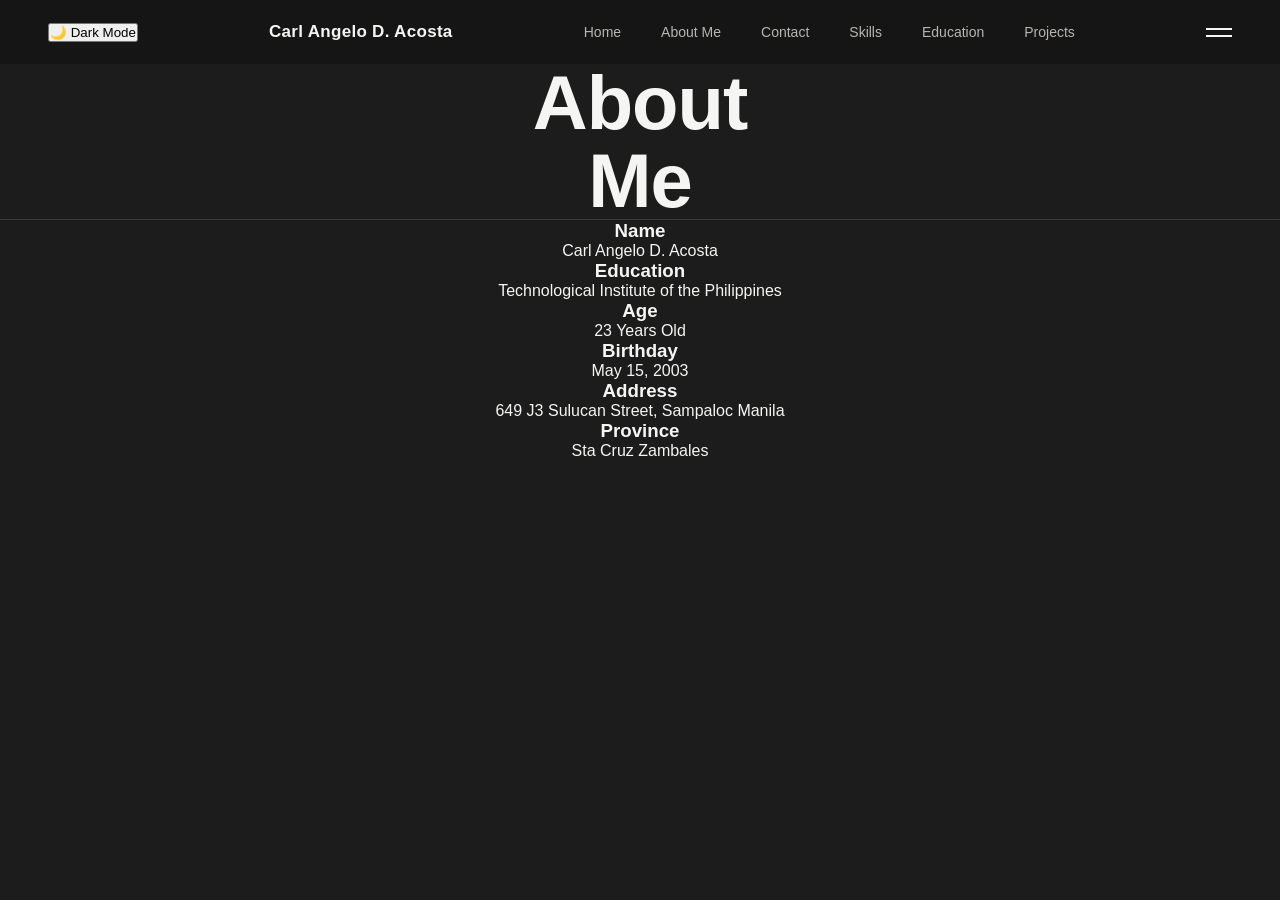
==== aboutme.html @ 186ce5de "Update aboutme.html" ====
<!DOCTYPE html>
<html lang="en">

<head>
    <meta charset="UTF-8">
    <meta name="viewport" content="width=device-width, initial-scale=1.0">
    <title>About Me</title>
    <link rel="stylesheet" href="style.css">
     <script src="theme.js" defer></script>
</head>
 
<body>
    <div class="page">
        <nav>
            <button id="theme-toggle">🌙 Dark Mode</button>
            <div class="logo">Carl Angelo D. Acosta</div>
            <ul class="nav-links">
                <li><a href="index.html">Home</a></li>
                <li><a href="aboutme.html" class="active">About Me</a></li>
                <li><a href="contact.html">Contact</a></li>
                <li><a href="skills.html">Skills</a></li>
                <li><a href="education.html">Education</a></li>
                <li><a href="projects.html">Projects</a></li>
            </ul>
            <div class="menu-icon"><span></span><span></span></div>
        </nav>

        <section class="about no-image"></section>

            <div class="about-content">
                <h1 style="text-align: center;">About<br>Me</h1>
                <div class="top-line-wrap">
                    <div class="rule"></div>
                </div>

                <div class="about-details">
                    <div class="detail-block">
                        <h3 style="text-align: center;">Name</h3>
                        <p style="text-align: center;">Carl Angelo D. Acosta</p>
                        <h3 style="text-align: center;">Education</h3>
                        <p style="text-align: center;">Technological Institute of the Philippines</p>
                        <h3 style="text-align: center;">Age</h3>
                        <p style="text-align: center;">23 Years Old</p>
                        <div class="detail-block"> </div>
                            <h3 style="text-align: center;">Birthday</h3>
                            <p style="text-align: center;">May 15, 2003</p>
                            <div class="detail-block">
                                <h3 style="text-align: center;">Address</h3>
                                <p style="text-align: center;">649 J3 Sulucan Street, Sampaloc Manila</p>
                                <h3 style="text-align: center;">Province</h3>
                                <p style="text-align: center;">Sta Cruz Zambales</p>
                            </div>
        </section>
    </div>
</body>

</html>
---- style.css ----
:root{
  --bg-dark:#1c1c1c;
  --bg-darker:#151515;
  --text-light:#f5f5f3;
  --text-dim:#b8b6b2;
  --divider:#3a3a3a;
}
*{margin:0;padding:0;box-sizing:border-box;}
body{
  font-family:'Inter', sans-serif;
  background:var(--bg-dark);
  color:var(--text-light);
}
.page{
  display:flex;
  flex-direction:column;
  min-height:100vh;
}
nav{
  display:flex;
  align-items:center;
  justify-content:space-between;
  padding:22px 48px;
  background:var(--bg-darker);
}
.logo{
  font-family:'Poppins', sans-serif;
  font-weight:700;
  font-size:17px;
  letter-spacing:0.3px;
}
.nav-links{
  display:flex;
  gap:40px;
  list-style:none;
}
.nav-links a{
  color:var(--text-dim);
  text-decoration:none;
  font-size:14px;
  font-weight:500;
  transition:color 0.25s ease;
}
.nav-links a:hover{ color:var(--text-light); }
.menu-icon{
  display:flex;
  flex-direction:column;
  gap:5px;
  cursor:pointer;
}
.menu-icon span{
  width:26px;
  height:2px;
  background:var(--text-light);
  display:block;
}
.hero{
  display:grid;
  grid-template-columns:40% 60%;
  flex:1;
  position:relative;
}
.hero-image{
  position:relative;
  background: url('Carl.jpg');
  background-size: cover;
  background-position: center;
  filter:grayscale(1);
  min-height:420px;
}
.hero-image::after{
  content:"";
  position:absolute;
  inset:0;
  background:repeating-linear-gradient(115deg, rgba(255,255,255,0.03) 0px, rgba(255,255,255,0.03) 2px, transparent 2px, transparent 6px);
}

.hero-content{
  display:flex;
  flex-direction:column;
  justify-content:center;
  padding:0 60px;
  position:relative;
}
.title-row{
  display:flex;
  align-items:center;
  gap:40px;
}
h1{
  font-family:'Poppins', sans-serif;
  font-weight:800;
  font-size:76px;
  line-height:1.02;
  letter-spacing:-1px;
}
.title-rule{
  flex:1;
  height:1px;
  background:var(--divider);
  margin-top:10px;
  display:none;
}
.top-line-wrap{
  display:flex;
  align-items:center;
  gap:30px;
}
.top-line-wrap .rule{
  flex:1;
  height:1px;
  background:var(--divider);
}

.lede{
  color:var(--text-dim);
  font-size:14.5px;
  line-height:1.7;
  max-width:440px;
  margin-top:28px;
}

.cta-row{
  display:flex;
  align-items:center;
  gap:36px;
  margin-top:36px;
}
.btn-explore{
  background:var(--text-light);
  color:#1c1c1c;
  border:none;
  padding:16px 34px;
  font-weight:600;
  font-size:14px;
  letter-spacing:0.2px;
  cursor:pointer;
  transition:transform 0.2s ease, background 0.2s ease;
}
.btn-explore:hover{
  transform:translateY(-2px);
  background:#e4e2de;
}
.play-video{
  display:flex;
  align-items:center;
  gap:12px;
  color:var(--text-light);
  font-size:14px;
  font-weight:500;
  text-decoration:none;
}
.play-icon{
  width:38px;
  height:38px;
  border-radius:50%;
  border:1.5px solid var(--text-light);
  display:flex;
  align-items:center;
  justify-content:center;
  transition:background 0.25s ease, color 0.25s ease;
}
.play-video:hover .play-icon{
  background:var(--text-light);
  color:#1c1c1c;
}
.play-icon svg{ width:12px; height:12px; }
.page-footer{
  position:absolute;
  bottom:22px;
  right:48px;
  font-size:13px;
  font-weight:600;
  color:var(--text-light);
  letter-spacing:0.5px;
}
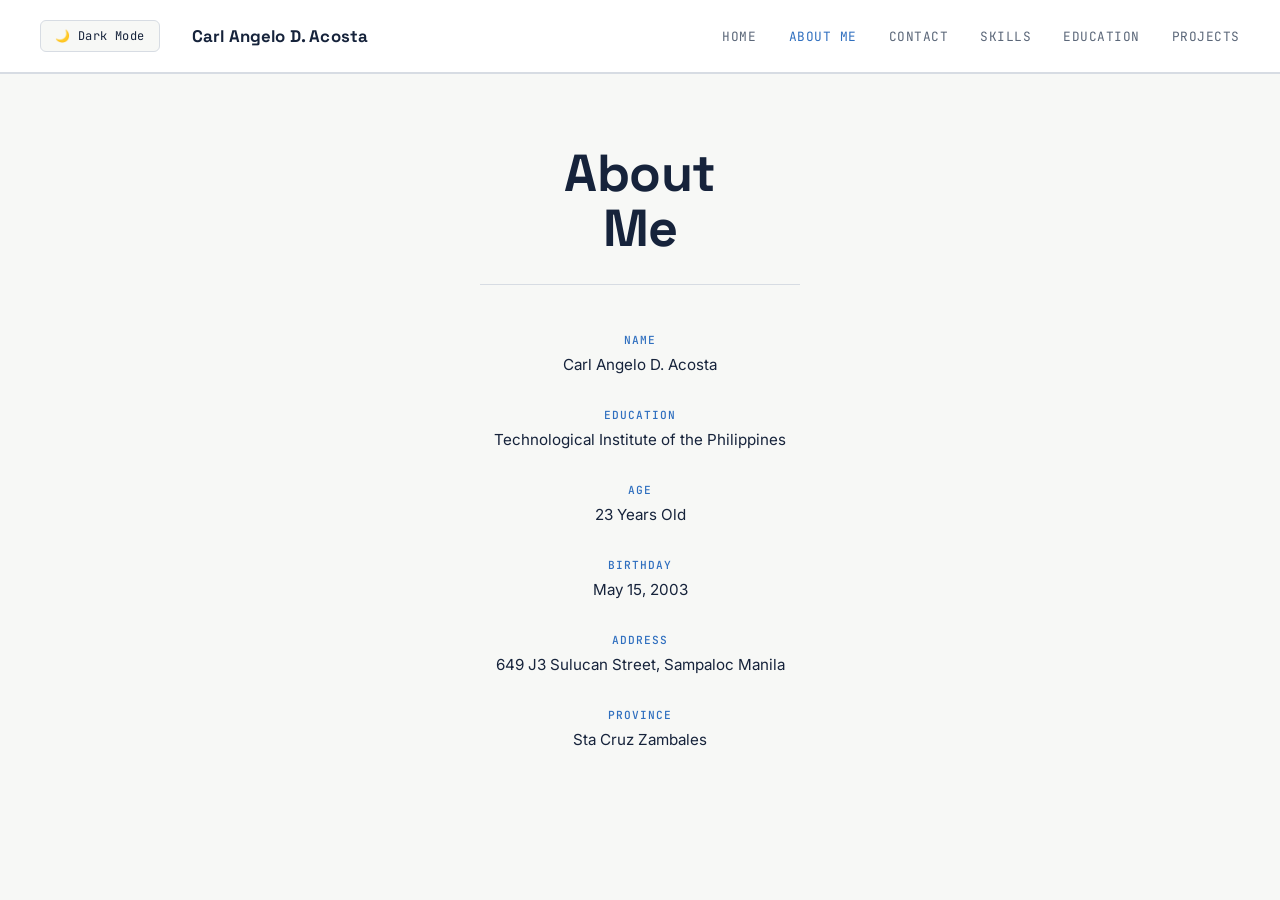
==== commit 6282fe2d: "Fix HTML formatting and remove excess lines" ====
--- a/aboutme.html
+++ b/aboutme.html
@@ -6,9 +6,9 @@
     <meta name="viewport" content="width=device-width, initial-scale=1.0">
     <title>About Me</title>
     <link rel="stylesheet" href="style.css">
-     <script src="theme.js" defer></script>
+    <script src="theme.js" defer></script>
 </head>
- 
+
 <body>
     <div class="page">
         <nav>
@@ -27,31 +27,28 @@
 
         <section class="about no-image"></section>
 
-            <div class="about-content">
-                <h1 style="text-align: center;">About<br>Me</h1>
-                <div class="top-line-wrap">
-                    <div class="rule"></div>
+        <div class="about-content">
+            <h1 style="text-align: center;">About<br>Me</h1>
+            <div class="top-line-wrap">
+                <div class="rule"></div>
+            </div>
+
+            <div class="about-details">
+                <div class="detail-block">
+                    <h3 style="text-align: center;">Name</h3>
+                    <p style="text-align: center;">Carl Angelo D. Acosta</p>
+                    <h3 style="text-align: center;">Education</h3>
+                    <p style="text-align: center;">Technological Institute of the Philippines</p>
+                    <h3 style="text-align: center;">Age</h3>
+                    <p style="text-align: center;">23 Years Old</p>
+                    <div class="detail-block"> </div>
+                    <h3 style="text-align: center;">Birthday</h3>
+                    <p style="text-align: center;">May 15, 2003</p>
+                    <h3 style="text-align: center;">Address</h3>
+                    <p style="text-align: center;">649 J3 Sulucan Street, Sampaloc Manila</p>
+                    <h3 style="text-align: center;">Province</h3>
+                    <p style="text-align: center;">Sta Cruz Zambales</p>
                 </div>
-
-                <div class="about-details">
-                    <div class="detail-block">
-                        <h3 style="text-align: center;">Name</h3>
-                        <p style="text-align: center;">Carl Angelo D. Acosta</p>
-                        <h3 style="text-align: center;">Education</h3>
-                        <p style="text-align: center;">Technological Institute of the Philippines</p>
-                        <h3 style="text-align: center;">Age</h3>
-                        <p style="text-align: center;">23 Years Old</p>
-                        <div class="detail-block"> </div>
-                            <h3 style="text-align: center;">Birthday</h3>
-                            <p style="text-align: center;">May 15, 2003</p>
-                            <div class="detail-block">
-                                <h3 style="text-align: center;">Address</h3>
-                                <p style="text-align: center;">649 J3 Sulucan Street, Sampaloc Manila</p>
-                                <h3 style="text-align: center;">Province</h3>
-                                <p style="text-align: center;">Sta Cruz Zambales</p>
-                            </div>
-        </section>
-    </div>
 </body>
 
 </html>
--- a/style.css
+++ b/style.css
@@ -1,176 +1,336 @@
-:root{
-  --bg-dark:#1c1c1c;
-  --bg-darker:#151515;
-  --text-light:#f5f5f3;
-  --text-dim:#b8b6b2;
-  --divider:#3a3a3a;
-}
-*{margin:0;padding:0;box-sizing:border-box;}
-body{
-  font-family:'Inter', sans-serif;
-  background:var(--bg-dark);
-  color:var(--text-light);
-}
-.page{
-  display:flex;
-  flex-direction:column;
-  min-height:100vh;
-}
-nav{
-  display:flex;
-  align-items:center;
-  justify-content:space-between;
-  padding:22px 48px;
-  background:var(--bg-darker);
-}
-.logo{
-  font-family:'Poppins', sans-serif;
-  font-weight:700;
-  font-size:17px;
-  letter-spacing:0.3px;
-}
-.nav-links{
-  display:flex;
-  gap:40px;
-  list-style:none;
-}
-.nav-links a{
-  color:var(--text-dim);
-  text-decoration:none;
-  font-size:14px;
-  font-weight:500;
-  transition:color 0.25s ease;
-}
-.nav-links a:hover{ color:var(--text-light); }
-.menu-icon{
-  display:flex;
-  flex-direction:column;
-  gap:5px;
-  cursor:pointer;
-}
-.menu-icon span{
-  width:26px;
-  height:2px;
-  background:var(--text-light);
-  display:block;
-}
-.hero{
-  display:grid;
-  grid-template-columns:40% 60%;
-  flex:1;
-  position:relative;
-}
-.hero-image{
-  position:relative;
-  background: url('Carl.jpg');
+@import url('https://fonts.googleapis.com/css2?family=Space+Grotesk:wght@500;600;700&family=Inter:wght@400;500;600&family=JetBrains+Mono:wght@400;500&display=swap');
+
+:root {
+  --bg: #f7f8f6;
+  --surface: #ffffff;
+  --ink: #16233b;
+  --muted: #5b6779;
+  --accent: #2f6fbf;
+  --accent-ink: #ffffff;
+  --line: #d7dce3;
+
+  --font-display: "Space Grotesk", sans-serif;
+  --font-body: "Inter", sans-serif;
+  --font-mono: "JetBrains Mono", monospace;
+
+  --transition-theme: background-color 0.35s ease, color 0.35s ease,
+    border-color 0.35s ease, box-shadow 0.35s ease;
+}
+
+html[data-theme="dark"] {
+  --bg: #0a0f1a;
+  --surface: #101827;
+  --ink: #e7ecf3;
+  --muted: #8b96a8;
+  --accent: #5aa9e6;
+  --accent-ink: #071019;
+  --line: #22304a;
+}
+
+* {
+  box-sizing: border-box;
+}
+
+html {
+  scroll-behavior: smooth;
+}
+
+body {
+  margin: 0;
+  background-color: var(--bg);
+  color: var(--ink);
+  font-family: var(--font-body);
+  transition: var(--transition-theme);
+  -webkit-font-smoothing: antialiased;
+}
+
+.page {
+  min-height: 100vh;
+  transition: var(--transition-theme);
+}
+
+a {
+  color: inherit;
+  text-decoration: none;
+}
+
+
+nav {
+  display: flex;
+  align-items: center;
+  gap: 2rem;
+  padding: 1.25rem 2.5rem;
+  border-bottom: 1px solid var(--line);
+  background-color: var(--surface);
+  transition: var(--transition-theme);
+  position: relative;
+}
+
+.logo {
+  font-family: var(--font-display);
+  font-weight: 700;
+  font-size: 1.05rem;
+  letter-spacing: 0.01em;
+  margin-right: auto;
+}
+
+.nav-links {
+  display: flex;
+  gap: 2rem;
+  list-style: none;
+  margin: 0;
+  padding: 0;
+  font-family: var(--font-mono);
+  font-size: 0.8rem;
+  letter-spacing: 0.04em;
+  text-transform: uppercase;
+}
+
+.nav-links a {
+  color: var(--muted);
+  padding-bottom: 4px;
+  transition: color 0.2s ease;
+}
+
+.nav-links a:hover,
+.nav-links a.active {
+  color: var(--accent);
+}
+
+.menu-icon {
+  display: none;
+  flex-direction: column;
+  gap: 5px;
+  cursor: pointer;
+}
+
+.menu-icon span {
+  width: 22px;
+  height: 2px;
+  background: var(--ink);
+  border-radius: 2px;
+}
+
+#theme-toggle {
+  font-family: var(--font-mono);
+  font-size: 0.75rem;
+  letter-spacing: 0.03em;
+  display: inline-flex;
+  align-items: center;
+  gap: 0.5rem;
+  padding: 0.45rem 0.9rem;
+  border: 1px solid var(--line);
+  border-radius: 6px;
+  background: var(--bg);
+  color: var(--ink);
+  cursor: pointer;
+  transition: var(--transition-theme);
+}
+
+#theme-toggle:hover {
+  border-color: var(--accent);
+}
+
+#theme-toggle:focus-visible,
+.nav-links a:focus-visible,
+.menu-icon:focus-visible {
+  outline: 2px solid var(--accent);
+  outline-offset: 3px;
+}
+
+.hero {
+  display: grid;
+  grid-template-columns: 1fr 1fr;
+  align-items: center;
+  gap: 3rem;
+  padding: 5rem 2.5rem;
+  max-width: 1200px;
+  margin: 0 auto;
+}
+
+.hero-image {
+  order: 2;
+  aspect-ratio: 4 / 5;
+  border: 1px solid var(--line);
+  border-radius: 4px;
+  background-color: var(--surface);
+  background-image: url("Carl.jpg");
   background-size: cover;
   background-position: center;
-  filter:grayscale(1);
-  min-height:420px;
-}
-.hero-image::after{
-  content:"";
-  position:absolute;
-  inset:0;
-  background:repeating-linear-gradient(115deg, rgba(255,255,255,0.03) 0px, rgba(255,255,255,0.03) 2px, transparent 2px, transparent 6px);
-}
-
-.hero-content{
-  display:flex;
-  flex-direction:column;
-  justify-content:center;
-  padding:0 60px;
-  position:relative;
-}
-.title-row{
-  display:flex;
-  align-items:center;
-  gap:40px;
-}
-h1{
-  font-family:'Poppins', sans-serif;
-  font-weight:800;
-  font-size:76px;
-  line-height:1.02;
-  letter-spacing:-1px;
-}
-.title-rule{
-  flex:1;
-  height:1px;
-  background:var(--divider);
-  margin-top:10px;
-  display:none;
-}
-.top-line-wrap{
-  display:flex;
-  align-items:center;
-  gap:30px;
-}
-.top-line-wrap .rule{
-  flex:1;
-  height:1px;
-  background:var(--divider);
-}
-
-.lede{
-  color:var(--text-dim);
-  font-size:14.5px;
-  line-height:1.7;
-  max-width:440px;
-  margin-top:28px;
-}
-
-.cta-row{
-  display:flex;
-  align-items:center;
-  gap:36px;
-  margin-top:36px;
-}
-.btn-explore{
-  background:var(--text-light);
-  color:#1c1c1c;
-  border:none;
-  padding:16px 34px;
-  font-weight:600;
-  font-size:14px;
-  letter-spacing:0.2px;
-  cursor:pointer;
-  transition:transform 0.2s ease, background 0.2s ease;
-}
-.btn-explore:hover{
-  transform:translateY(-2px);
-  background:#e4e2de;
-}
-.play-video{
-  display:flex;
-  align-items:center;
-  gap:12px;
-  color:var(--text-light);
-  font-size:14px;
-  font-weight:500;
-  text-decoration:none;
-}
-.play-icon{
-  width:38px;
-  height:38px;
-  border-radius:50%;
-  border:1.5px solid var(--text-light);
-  display:flex;
-  align-items:center;
-  justify-content:center;
-  transition:background 0.25s ease, color 0.25s ease;
-}
-.play-video:hover .play-icon{
-  background:var(--text-light);
-  color:#1c1c1c;
-}
-.play-icon svg{ width:12px; height:12px; }
-.page-footer{
-  position:absolute;
-  bottom:22px;
-  right:48px;
-  font-size:13px;
-  font-weight:600;
-  color:var(--text-light);
-  letter-spacing:0.5px;
-}+  transition: var(--transition-theme);
+}
+
+.hero-content {
+  order: 1;
+}
+
+.hero-content h1 {
+  font-family: var(--font-display);
+  font-weight: 700;
+  font-size: clamp(2.75rem, 6vw, 4.5rem);
+  line-height: 1.02;
+  margin: 0 0 1.75rem;
+  letter-spacing: -0.01em;
+}
+
+.top-line-wrap {
+  margin-bottom: 1.75rem;
+}
+
+.rule {
+  height: 1px;
+  width: 100%;
+  max-width: 320px;
+  background: var(--line);
+}
+
+.hero-content p {
+  font-family: var(--font-mono);
+  font-size: 0.85rem;
+  letter-spacing: 0.02em;
+  color: var(--muted);
+  max-width: 32ch;
+  line-height: 1.6;
+}
+
+.about {
+  border-bottom: 1px solid var(--line);
+}
+
+.about-content {
+  max-width: 640px;
+  margin: 0 auto;
+  padding: 4.5rem 2rem 6rem;
+}
+
+.about-content h1 {
+  font-family: var(--font-display);
+  font-weight: 700;
+  font-size: clamp(2.25rem, 5vw, 3.25rem);
+  line-height: 1.05;
+  letter-spacing: -0.01em;
+  margin: 0 0 1.75rem;
+}
+
+.about-content .top-line-wrap {
+  margin: 0 auto 3rem;
+  max-width: 320px;
+}
+
+.about-content .top-line-wrap .rule {
+  max-width: none;
+}
+
+.about-details {
+  display: flex;
+  flex-direction: column;
+}
+
+.detail-block {
+  display: flex;
+  flex-direction: column;
+}
+
+.about-details h2 {
+  font-family: var(--font-display);
+  font-weight: 600;
+  font-size: 1.15rem;
+  margin: 2.25rem 0 0.5rem;
+}
+
+.about-details h3 {
+  font-family: var(--font-mono);
+  font-weight: 500;
+  font-size: 0.7rem;
+  letter-spacing: 0.08em;
+  text-transform: uppercase;
+  color: var(--accent);
+  margin: 1.75rem 0 0.35rem;
+}
+
+.about-details h3:first-child {
+  margin-top: 0;
+}
+
+.about-details p {
+  font-size: 0.95rem;
+  line-height: 1.65;
+  color: var(--ink);
+  margin: 0 0 0.15rem;
+}
+
+.about-details p a {
+  color: var(--accent);
+  text-decoration: underline;
+}
+
+@media (max-width: 860px) {
+  .about-content {
+    padding: 3rem 1.5rem 4rem;
+  }
+
+  .hero {
+    grid-template-columns: 1fr;
+    padding: 3rem 1.5rem;
+    gap: 2rem;
+  }
+
+  .hero-image {
+    order: 1;
+    max-width: 280px;
+    margin: 0 auto;
+  }
+
+  .hero-content {
+    order: 2;
+    text-align: center;
+  }
+
+  .top-line-wrap .rule {
+    margin: 0 auto;
+  }
+
+  .hero-content p {
+    margin: 0 auto;
+  }
+}
+
+@media (max-width: 720px) {
+  nav {
+    padding: 1rem 1.25rem;
+  }
+
+  .nav-links {
+    position: absolute;
+    top: 100%;
+    left: 0;
+    right: 0;
+    flex-direction: column;
+    gap: 0;
+    background: var(--surface);
+    border-bottom: 1px solid var(--line);
+    max-height: 0;
+    overflow: hidden;
+    transition: max-height 0.3s ease, var(--transition-theme);
+  }
+
+  .nav-links.open {
+    max-height: 400px;
+  }
+
+  .nav-links li {
+    padding: 1rem 1.25rem;
+    border-top: 1px solid var(--line);
+  }
+
+  .menu-icon {
+    display: flex;
+  }
+}
+
+@media (prefers-reduced-motion: reduce) {
+  * {
+    transition: none !important;
+    scroll-behavior: auto !important;
+  }
+}
